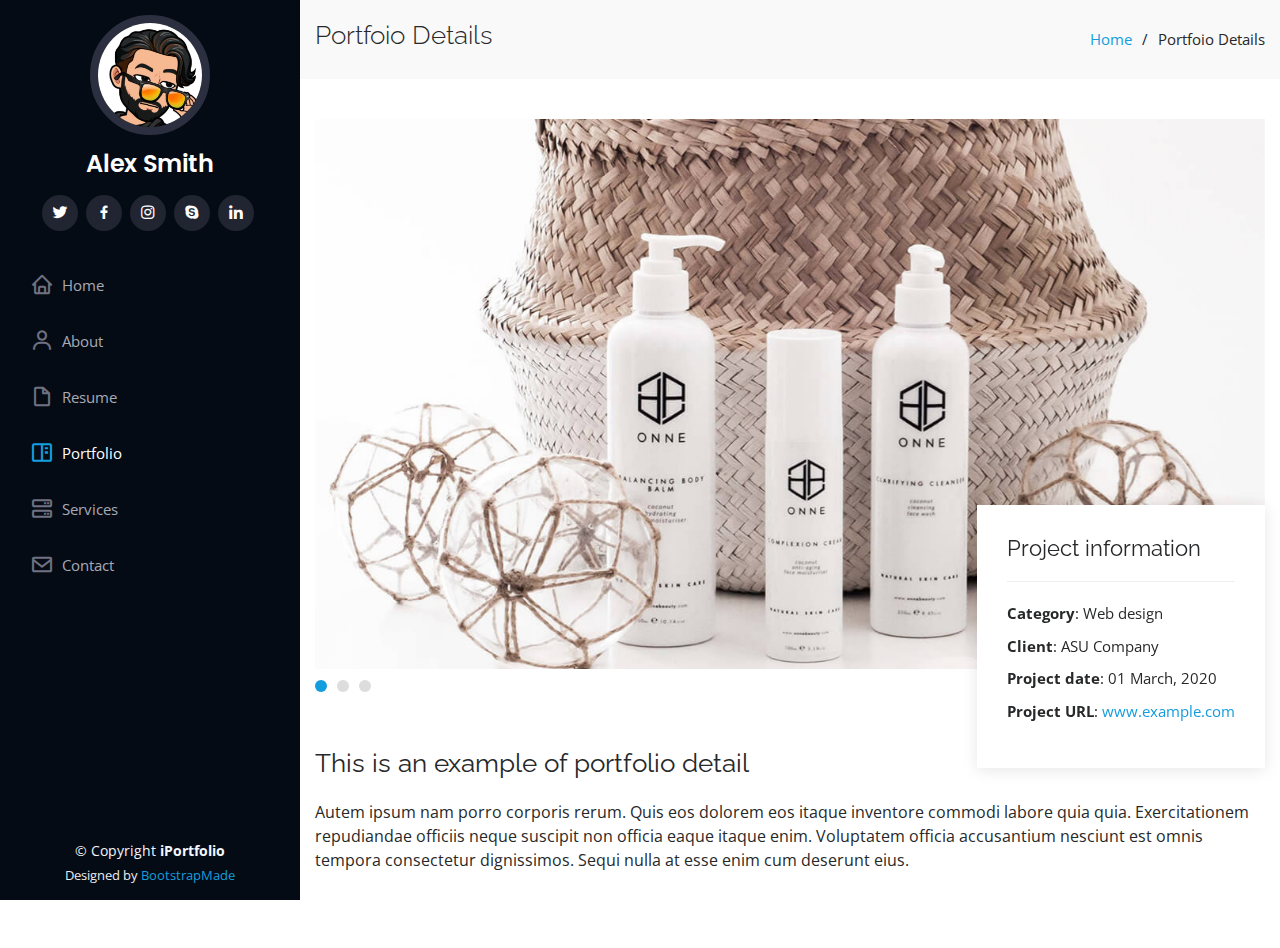
==== portfolio-details.html @ 30810409 "portfolio-sample" ====
<!DOCTYPE html>
<html lang="en">

<head>
  <meta charset="utf-8">
  <meta content="width=device-width, initial-scale=1.0" name="viewport">

  <title>Portfolio Details - iPortfolio Bootstrap Template</title>
  <meta content="" name="description">
  <meta content="" name="keywords">

  <!-- Favicons -->
  <link href="assets/img/favicon.png" rel="icon">
  <link href="assets/img/apple-touch-icon.png" rel="apple-touch-icon">

  <!-- Google Fonts -->
  <link href="https://fonts.googleapis.com/css?family=Open+Sans:300,300i,400,400i,600,600i,700,700i|Raleway:300,300i,400,400i,500,500i,600,600i,700,700i|Poppins:300,300i,400,400i,500,500i,600,600i,700,700i" rel="stylesheet">

  <!-- Vendor CSS Files -->
  <link href="assets/vendor/bootstrap/css/bootstrap.min.css" rel="stylesheet">
  <link href="assets/vendor/icofont/icofont.min.css" rel="stylesheet">
  <link href="assets/vendor/boxicons/css/boxicons.min.css" rel="stylesheet">
  <link href="assets/vendor/venobox/venobox.css" rel="stylesheet">
  <link href="assets/vendor/owl.carousel/assets/owl.carousel.min.css" rel="stylesheet">
  <link href="assets/vendor/aos/aos.css" rel="stylesheet">

  <!-- Template Main CSS File -->
  <link href="assets/css/style.css" rel="stylesheet">

  <!-- =======================================================
  * Template Name: iPortfolio - v1.5.1
  * Template URL: https://bootstrapmade.com/iportfolio-bootstrap-portfolio-websites-template/
  * Author: BootstrapMade.com
  * License: https://bootstrapmade.com/license/
  ======================================================== -->
</head>

<body>

  <!-- ======= Mobile nav toggle button ======= -->
  <button type="button" class="mobile-nav-toggle d-xl-none"><i class="icofont-navigation-menu"></i></button>

  <!-- ======= Header ======= -->
  <header id="header">
    <div class="d-flex flex-column">

      <div class="profile">
        <img src="assets/img/profile-img.jpg" alt="" class="img-fluid rounded-circle">
        <h1 class="text-light"><a href="index.html">Alex Smith</a></h1>
        <div class="social-links mt-3 text-center">
          <a href="#" class="twitter"><i class="bx bxl-twitter"></i></a>
          <a href="#" class="facebook"><i class="bx bxl-facebook"></i></a>
          <a href="#" class="instagram"><i class="bx bxl-instagram"></i></a>
          <a href="#" class="google-plus"><i class="bx bxl-skype"></i></a>
          <a href="#" class="linkedin"><i class="bx bxl-linkedin"></i></a>
        </div>
      </div>

      <nav class="nav-menu">
        <ul>
          <li><a href="index.html"><i class="bx bx-home"></i> <span>Home</span></a></li>
          <li><a href="#about"><i class="bx bx-user"></i> <span>About</span></a></li>
          <li><a href="#resume"><i class="bx bx-file-blank"></i> <span>Resume</span></a></li>
          <li class="active"><a href="#portfolio"><i class="bx bx-book-content"></i> Portfolio</a></li>
          <li><a href="#services"><i class="bx bx-server"></i> Services</a></li>
          <li><a href="#contact"><i class="bx bx-envelope"></i> Contact</a></li>

        </ul>
      </nav><!-- .nav-menu -->
      <button type="button" class="mobile-nav-toggle d-xl-none"><i class="icofont-navigation-menu"></i></button>

    </div>
  </header><!-- End Header -->

  <main id="main">

    <!-- ======= Breadcrumbs ======= -->
    <section id="breadcrumbs" class="breadcrumbs">
      <div class="container">

        <div class="d-flex justify-content-between align-items-center">
          <h2>Portfoio Details</h2>
          <ol>
            <li><a href="index.html">Home</a></li>
            <li>Portfoio Details</li>
          </ol>
        </div>

      </div>
    </section><!-- End Breadcrumbs -->

    <!-- ======= Portfolio Details Section ======= -->
    <section id="portfolio-details" class="portfolio-details">
      <div class="container">

        <div class="portfolio-details-container">

          <div class="owl-carousel portfolio-details-carousel">
            <img src="assets/img/portfolio-details-1.jpg" class="img-fluid" alt="">
            <img src="assets/img/portfolio-details-2.jpg" class="img-fluid" alt="">
            <img src="assets/img/portfolio-details-3.jpg" class="img-fluid" alt="">
          </div>

          <div class="portfolio-info">
            <h3>Project information</h3>
            <ul>
              <li><strong>Category</strong>: Web design</li>
              <li><strong>Client</strong>: ASU Company</li>
              <li><strong>Project date</strong>: 01 March, 2020</li>
              <li><strong>Project URL</strong>: <a href="#">www.example.com</a></li>
            </ul>
          </div>

        </div>

        <div class="portfolio-description">
          <h2>This is an example of portfolio detail</h2>
          <p>
            Autem ipsum nam porro corporis rerum. Quis eos dolorem eos itaque inventore commodi labore quia quia. Exercitationem repudiandae officiis neque suscipit non officia eaque itaque enim. Voluptatem officia accusantium nesciunt est omnis tempora consectetur dignissimos. Sequi nulla at esse enim cum deserunt eius.
          </p>
        </div>

      </div>
    </section><!-- End Portfolio Details Section -->

  </main><!-- End #main -->

  <!-- ======= Footer ======= -->
  <footer id="footer">
    <div class="container">
      <div class="copyright">
        &copy; Copyright <strong><span>iPortfolio</span></strong>
      </div>
      <div class="credits">
        <!-- All the links in the footer should remain intact. -->
        <!-- You can delete the links only if you purchased the pro version. -->
        <!-- Licensing information: https://bootstrapmade.com/license/ -->
        <!-- Purchase the pro version with working PHP/AJAX contact form: https://bootstrapmade.com/iportfolio-bootstrap-portfolio-websites-template/ -->
        Designed by <a href="https://bootstrapmade.com/">BootstrapMade</a>
      </div>
    </div>
  </footer><!-- End  Footer -->

  <a href="#" class="back-to-top"><i class="icofont-simple-up"></i></a>

  <!-- Vendor JS Files -->
  <script src="assets/vendor/jquery/jquery.min.js"></script>
  <script src="assets/vendor/bootstrap/js/bootstrap.bundle.min.js"></script>
  <script src="assets/vendor/jquery.easing/jquery.easing.min.js"></script>
  <script src="assets/vendor/php-email-form/validate.js"></script>
  <script src="assets/vendor/waypoints/jquery.waypoints.min.js"></script>
  <script src="assets/vendor/counterup/counterup.min.js"></script>
  <script src="assets/vendor/isotope-layout/isotope.pkgd.min.js"></script>
  <script src="assets/vendor/venobox/venobox.min.js"></script>
  <script src="assets/vendor/owl.carousel/owl.carousel.min.js"></script>
  <script src="assets/vendor/typed.js/typed.min.js"></script>
  <script src="assets/vendor/aos/aos.js"></script>

  <!-- Template Main JS File -->
  <script src="assets/js/main.js"></script>

</body>

</html>
---- assets/vendor/venobox/venobox.css ----
/* ------ venobox.css --------*/
.vbox-overlay *, .vbox-overlay *:before, .vbox-overlay *:after{
    -webkit-backface-visibility: hidden;
    -webkit-box-sizing:border-box;
    -moz-box-sizing:border-box;
    box-sizing:border-box;
}
.vbox-overlay * { 
    -webkit-backface-visibility: visible;
    backface-visibility: visible;
}
.vbox-overlay{
    display: -webkit-flex;
    display: flex;
    -webkit-flex-direction: column;
    flex-direction: column;
    -webkit-justify-content: center;
    justify-content: center;
    -webkit-align-items: center;
    align-items: center;
    position: fixed;
    left: 0;
    top: 0;
    bottom: 0;
    right: 0;
    z-index: 999999;
}

/* ----- navigation ----- */
.vbox-title{
    width: 100%;
    height: 40px;
    float: left;
    text-align: center;
    line-height: 28px;
    font-size: 12px;
    padding: 6px 50px;
    overflow: hidden;
    position: fixed;
    display: none;
    left: 0;
    z-index: 89;
}
.vbox-close{
    cursor: pointer;
    position: fixed;
    top: -1px;
    right: 0;
    width: 50px;
    height: 40px;
    padding: 6px;
    display: block;
    background-position:10px center;
    overflow: hidden;
    font-size: 24px;
    line-height: 1;
    text-align: center;
    z-index: 99;
}
.vbox-left{
    cursor: pointer;
    position: fixed;
    left: 0;
    height: 40px;
    overflow: hidden;
    line-height: 28px;
    font-size: 12px;
    z-index: 99;
    display: flex;
    align-items:center;
}
.vbox-num{
    display: inline-block;
    margin: 6px 0 6px 15px;
}
/* ----- Social share ----- */
.vbox-share{
    line-height: 28px;
    font-size: 12px;
    overflow: hidden;
    position: fixed;
    left: 0;
    z-index: 98;
    display: flex;
    align-items:center;
    justify-content: center;
    width: 100%;
    text-align: center;
}
.vbox-share svg{
    max-height: 28px;
    width: 28px;
    z-index: 10;
    margin-left: 12px;
    margin-top: 6px;
    margin-bottom: 6px;
    vertical-align: middle;
}


/* ----- navigation ARROWS ----- */
.vbox-next, .vbox-prev{
    position: fixed;
    top: 50%;
    margin-top: -15px;
    overflow: hidden;
    cursor: pointer;
    display: block;
    width: 45px;
    height: 45px;
    z-index: 99;
}
.vbox-next span, .vbox-prev span{
    position: relative;
    width: 20px;
    height: 20px;
    border: 2px solid transparent;
    border-top-color: #B6B6B6;
    border-right-color: #B6B6B6;
    text-indent: -100px;
    position: absolute;
    top: 8px;
    display: block;
}
.vbox-prev{
    left: 15px;
}
.vbox-next{
    right: 15px;
}
.vbox-prev span{
    left: 10px;
    -ms-transform: rotate(-135deg);
    -webkit-transform: rotate(-135deg);
    transform: rotate(-135deg);
}
.vbox-next span{
    -ms-transform: rotate(45deg);
    -webkit-transform: rotate(45deg);
    transform: rotate(45deg);
    right: 10px;
}
/* ------- inline window ------ */
.vbox-inline{
    width: 420px;
    height: 315px;
    height: 70vh;
    padding: 10px;
    background: #fff;
    margin: 0 auto;
    overflow: auto;
    text-align: left;
}
/* ------- Video & iFrames window ------ */
.venoframe{
    max-width: 100%;
    width: 100%;
    border: none;
    width: 100%;
    height: 260px;
    height: 70vh;
}
.venoframe.vbvid{
    height: 260px;
}
@media (min-width: 768px) {
    .venoframe, .vbox-inline{
        width: 90%;
        height: 360px;
        height: 70vh;
    }
    .venoframe.vbvid{
        width: 640px;
        height: 360px;
    }
}
@media (min-width: 992px) {
    .venoframe, .vbox-inline{
        max-width: 1200px;
        width: 80%;
        height: 540px;
        height: 70vh;
    }
    .venoframe.vbvid{
        width: 960px;
        height: 540px;
    }
}
/* 
Please do NOT edit this part! 
or at least read this note: http://i.imgur.com/7C0ws9e.gif
*/
.vbox-open{
    overflow: hidden;
}
.vbox-container{
    position: absolute;
    left: 0;
    right: 0;
    top: 0;
    bottom: 0;
    overflow-x: hidden;
    overflow-y: scroll;
    overflow-scrolling: touch;
    -webkit-overflow-scrolling: touch;
    z-index: 20;
    max-height: 100%;

}

.vbox-content{
    text-align: center;
    float: left;
    width: 100%;
    position: relative;
    overflow: hidden;
    padding: 20px 4%;
}
.vbox-container img{
    max-width: 100%;
    height: auto;
}
.vbox-figlio{
    box-shadow: 0 0 12px rgba(0,0,0,0.19), 0 6px 6px rgba(0,0,0,0.23);
    max-width: 100%;
    text-align: initial;
}
img.vbox-figlio{
    -webkit-user-select: none;
-khtml-user-select: none;
-moz-user-select: none;
-o-user-select: none;
user-select: none;
}
.vbox-content.swipe-left{
    margin-left: -200px !important;
}
.vbox-content.swipe-right{
    margin-left: 200px !important;
}
.vbox-animated{
    webkit-transition: margin 300ms ease-out;
    transition: margin 300ms ease-out;
}

/* ---------- preloader ----------
 * SPINKIT 
 * http://tobiasahlin.com/spinkit/
-------------------------------- */
.sk-double-bounce,.sk-rotating-plane{width:40px;height:40px;margin:40px auto}.sk-rotating-plane{background-color:#333;-webkit-animation:sk-rotatePlane 1.2s infinite ease-in-out;animation:sk-rotatePlane 1.2s infinite ease-in-out}@-webkit-keyframes sk-rotatePlane{0%{-webkit-transform:perspective(120px) rotateX(0) rotateY(0);transform:perspective(120px) rotateX(0) rotateY(0)}50%{-webkit-transform:perspective(120px) rotateX(-180.1deg) rotateY(0);transform:perspective(120px) rotateX(-180.1deg) rotateY(0)}100%{-webkit-transform:perspective(120px) rotateX(-180deg) rotateY(-179.9deg);transform:perspective(120px) rotateX(-180deg) rotateY(-179.9deg)}}@keyframes sk-rotatePlane{0%{-webkit-transform:perspective(120px) rotateX(0) rotateY(0);transform:perspective(120px) rotateX(0) rotateY(0)}50%{-webkit-transform:perspective(120px) rotateX(-180.1deg) rotateY(0);transform:perspective(120px) rotateX(-180.1deg) rotateY(0)}100%{-webkit-transform:perspective(120px) rotateX(-180deg) rotateY(-179.9deg);transform:perspective(120px) rotateX(-180deg) rotateY(-179.9deg)}}.sk-double-bounce{position:relative}.sk-double-bounce .sk-child{width:100%;height:100%;border-radius:50%;background-color:#333;opacity:.6;position:absolute;top:0;left:0;-webkit-animation:sk-doubleBounce 2s infinite ease-in-out;animation:sk-doubleBounce 2s infinite ease-in-out}.sk-chasing-dots .sk-child,.sk-spinner-pulse,.sk-three-bounce .sk-child{background-color:#333;border-radius:100%}.sk-double-bounce .sk-double-bounce2{-webkit-animation-delay:-1s;animation-delay:-1s}@-webkit-keyframes sk-doubleBounce{0%,100%{-webkit-transform:scale(0);transform:scale(0)}50%{-webkit-transform:scale(1);transform:scale(1)}}@keyframes sk-doubleBounce{0%,100%{-webkit-transform:scale(0);transform:scale(0)}50%{-webkit-transform:scale(1);transform:scale(1)}}.sk-wave{margin:40px auto;width:50px;height:40px;text-align:center;font-size:10px}.sk-wave .sk-rect{background-color:#333;height:100%;width:6px;display:inline-block;-webkit-animation:sk-waveStretchDelay 1.2s infinite ease-in-out;animation:sk-waveStretchDelay 1.2s infinite ease-in-out}.sk-wave .sk-rect1{-webkit-animation-delay:-1.2s;animation-delay:-1.2s}.sk-wave .sk-rect2{-webkit-animation-delay:-1.1s;animation-delay:-1.1s}.sk-wave .sk-rect3{-webkit-animation-delay:-1s;animation-delay:-1s}.sk-wave .sk-rect4{-webkit-animation-delay:-.9s;animation-delay:-.9s}.sk-wave .sk-rect5{-webkit-animation-delay:-.8s;animation-delay:-.8s}@-webkit-keyframes sk-waveStretchDelay{0%,100%,40%{-webkit-transform:scaleY(.4);transform:scaleY(.4)}20%{-webkit-transform:scaleY(1);transform:scaleY(1)}}@keyframes sk-waveStretchDelay{0%,100%,40%{-webkit-transform:scaleY(.4);transform:scaleY(.4)}20%{-webkit-transform:scaleY(1);transform:scaleY(1)}}.sk-wandering-cubes{margin:40px auto;width:40px;height:40px;position:relative}.sk-wandering-cubes .sk-cube{background-color:#333;width:10px;height:10px;position:absolute;top:0;left:0;-webkit-animation:sk-wanderingCube 1.8s ease-in-out -1.8s infinite both;animation:sk-wanderingCube 1.8s ease-in-out -1.8s infinite both}.sk-chasing-dots,.sk-spinner-pulse{width:40px;height:40px;margin:40px auto}.sk-wandering-cubes .sk-cube2{-webkit-animation-delay:-.9s;animation-delay:-.9s}@-webkit-keyframes sk-wanderingCube{0%{-webkit-transform:rotate(0);transform:rotate(0)}25%{-webkit-transform:translateX(30px) rotate(-90deg) scale(.5);transform:translateX(30px) rotate(-90deg) scale(.5)}50%{-webkit-transform:translateX(30px) translateY(30px) rotate(-179deg);transform:translateX(30px) translateY(30px) rotate(-179deg)}50.1%{-webkit-transform:translateX(30px) translateY(30px) rotate(-180deg);transform:translateX(30px) translateY(30px) rotate(-180deg)}75%{-webkit-transform:translateX(0) translateY(30px) rotate(-270deg) scale(.5);transform:translateX(0) translateY(30px) rotate(-270deg) scale(.5)}100%{-webkit-transform:rotate(-360deg);transform:rotate(-360deg)}}@keyframes sk-wanderingCube{0%{-webkit-transform:rotate(0);transform:rotate(0)}25%{-webkit-transform:translateX(30px) rotate(-90deg) scale(.5);transform:translateX(30px) rotate(-90deg) scale(.5)}50%{-webkit-transform:translateX(30px) translateY(30px) rotate(-179deg);transform:translateX(30px) translateY(30px) rotate(-179deg)}50.1%{-webkit-transform:translateX(30px) translateY(30px) rotate(-180deg);transform:translateX(30px) translateY(30px) rotate(-180deg)}75%{-webkit-transform:translateX(0) translateY(30px) rotate(-270deg) scale(.5);transform:translateX(0) translateY(30px) rotate(-270deg) scale(.5)}100%{-webkit-transform:rotate(-360deg);transform:rotate(-360deg)}}.sk-spinner-pulse{-webkit-animation:sk-pulseScaleOut 1s infinite ease-in-out;animation:sk-pulseScaleOut 1s infinite ease-in-out}@-webkit-keyframes sk-pulseScaleOut{0%{-webkit-transform:scale(0);transform:scale(0)}100%{-webkit-transform:scale(1);transform:scale(1);opacity:0}}@keyframes sk-pulseScaleOut{0%{-webkit-transform:scale(0);transform:scale(0)}100%{-webkit-transform:scale(1);transform:scale(1);opacity:0}}.sk-chasing-dots{position:relative;text-align:center;-webkit-animation:sk-chasingDotsRotate 2s infinite linear;animation:sk-chasingDotsRotate 2s infinite linear}.sk-chasing-dots .sk-child{width:60%;height:60%;display:inline-block;position:absolute;top:0;-webkit-animation:sk-chasingDotsBounce 2s infinite ease-in-out;animation:sk-chasingDotsBounce 2s infinite ease-in-out}.sk-chasing-dots .sk-dot2{top:auto;bottom:0;-webkit-animation-delay:-1s;animation-delay:-1s}@-webkit-keyframes sk-chasingDotsRotate{100%{-webkit-transform:rotate(360deg);transform:rotate(360deg)}}@keyframes sk-chasingDotsRotate{100%{-webkit-transform:rotate(360deg);transform:rotate(360deg)}}@-webkit-keyframes sk-chasingDotsBounce{0%,100%{-webkit-transform:scale(0);transform:scale(0)}50%{-webkit-transform:scale(1);transform:scale(1)}}@keyframes sk-chasingDotsBounce{0%,100%{-webkit-transform:scale(0);transform:scale(0)}50%{-webkit-transform:scale(1);transform:scale(1)}}.sk-three-bounce{margin:40px auto;width:80px;text-align:center}.sk-three-bounce .sk-child{width:20px;height:20px;display:inline-block;-webkit-animation:sk-three-bounce 1.4s ease-in-out 0s infinite both;animation:sk-three-bounce 1.4s ease-in-out 0s infinite both}.sk-circle .sk-child:before,.sk-fading-circle .sk-circle:before{display:block;border-radius:100%;content:'';background-color:#333}.sk-three-bounce .sk-bounce1{-webkit-animation-delay:-.32s;animation-delay:-.32s}.sk-three-bounce .sk-bounce2{-webkit-animation-delay:-.16s;animation-delay:-.16s}@-webkit-keyframes sk-three-bounce{0%,100%,80%{-webkit-transform:scale(0);transform:scale(0)}40%{-webkit-transform:scale(1);transform:scale(1)}}@keyframes sk-three-bounce{0%,100%,80%{-webkit-transform:scale(0);transform:scale(0)}40%{-webkit-transform:scale(1);transform:scale(1)}}.sk-circle{margin:40px auto;width:40px;height:40px;position:relative}.sk-circle .sk-child{width:100%;height:100%;position:absolute;left:0;top:0}.sk-circle .sk-child:before{margin:0 auto;width:15%;height:15%;-webkit-animation:sk-circleBounceDelay 1.2s infinite ease-in-out both;animation:sk-circleBounceDelay 1.2s infinite ease-in-out both}.sk-circle .sk-circle2{-webkit-transform:rotate(30deg);-ms-transform:rotate(30deg);transform:rotate(30deg)}.sk-circle .sk-circle3{-webkit-transform:rotate(60deg);-ms-transform:rotate(60deg);transform:rotate(60deg)}.sk-circle .sk-circle4{-webkit-transform:rotate(90deg);-ms-transform:rotate(90deg);transform:rotate(90deg)}.sk-circle .sk-circle5{-webkit-transform:rotate(120deg);-ms-transform:rotate(120deg);transform:rotate(120deg)}.sk-circle .sk-circle6{-webkit-transform:rotate(150deg);-ms-transform:rotate(150deg);transform:rotate(150deg)}.sk-circle .sk-circle7{-webkit-transform:rotate(180deg);-ms-transform:rotate(180deg);transform:rotate(180deg)}.sk-circle .sk-circle8{-webkit-transform:rotate(210deg);-ms-transform:rotate(210deg);transform:rotate(210deg)}.sk-circle .sk-circle9{-webkit-transform:rotate(240deg);-ms-transform:rotate(240deg);transform:rotate(240deg)}.sk-circle .sk-circle10{-webkit-transform:rotate(270deg);-ms-transform:rotate(270deg);transform:rotate(270deg)}.sk-circle .sk-circle11{-webkit-transform:rotate(300deg);-ms-transform:rotate(300deg);transform:rotate(300deg)}.sk-circle .sk-circle12{-webkit-transform:rotate(330deg);-ms-transform:rotate(330deg);transform:rotate(330deg)}.sk-circle .sk-circle2:before{-webkit-animation-delay:-1.1s;animation-delay:-1.1s}.sk-circle .sk-circle3:before{-webkit-animation-delay:-1s;animation-delay:-1s}.sk-circle .sk-circle4:before{-webkit-animation-delay:-.9s;animation-delay:-.9s}.sk-circle .sk-circle5:before{-webkit-animation-delay:-.8s;animation-delay:-.8s}.sk-circle .sk-circle6:before{-webkit-animation-delay:-.7s;animation-delay:-.7s}.sk-circle .sk-circle7:before{-webkit-animation-delay:-.6s;animation-delay:-.6s}.sk-circle .sk-circle8:before{-webkit-animation-delay:-.5s;animation-delay:-.5s}.sk-circle .sk-circle9:before{-webkit-animation-delay:-.4s;animation-delay:-.4s}.sk-circle .sk-circle10:before{-webkit-animation-delay:-.3s;animation-delay:-.3s}.sk-circle .sk-circle11:before{-webkit-animation-delay:-.2s;animation-delay:-.2s}.sk-circle .sk-circle12:before{-webkit-animation-delay:-.1s;animation-delay:-.1s}@-webkit-keyframes sk-circleBounceDelay{0%,100%,80%{-webkit-transform:scale(0);transform:scale(0)}40%{-webkit-transform:scale(1);transform:scale(1)}}@keyframes sk-circleBounceDelay{0%,100%,80%{-webkit-transform:scale(0);transform:scale(0)}40%{-webkit-transform:scale(1);transform:scale(1)}}.sk-cube-grid{width:40px;height:40px;margin:40px auto}.sk-cube-grid .sk-cube{width:33.33%;height:33.33%;background-color:#333;float:left;-webkit-animation:sk-cubeGridScaleDelay 1.3s infinite ease-in-out;animation:sk-cubeGridScaleDelay 1.3s infinite ease-in-out}.sk-cube-grid .sk-cube1{-webkit-animation-delay:.2s;animation-delay:.2s}.sk-cube-grid .sk-cube2{-webkit-animation-delay:.3s;animation-delay:.3s}.sk-cube-grid .sk-cube3{-webkit-animation-delay:.4s;animation-delay:.4s}.sk-cube-grid .sk-cube4{-webkit-animation-delay:.1s;animation-delay:.1s}.sk-cube-grid .sk-cube5{-webkit-animation-delay:.2s;animation-delay:.2s}.sk-cube-grid .sk-cube6{-webkit-animation-delay:.3s;animation-delay:.3s}.sk-cube-grid .sk-cube7{-webkit-animation-delay:0ms;animation-delay:0ms}.sk-cube-grid .sk-cube8{-webkit-animation-delay:.1s;animation-delay:.1s}.sk-cube-grid .sk-cube9{-webkit-animation-delay:.2s;animation-delay:.2s}@-webkit-keyframes sk-cubeGridScaleDelay{0%,100%,70%{-webkit-transform:scale3D(1,1,1);transform:scale3D(1,1,1)}35%{-webkit-transform:scale3D(0,0,1);transform:scale3D(0,0,1)}}@keyframes sk-cubeGridScaleDelay{0%,100%,70%{-webkit-transform:scale3D(1,1,1);transform:scale3D(1,1,1)}35%{-webkit-transform:scale3D(0,0,1);transform:scale3D(0,0,1)}}.sk-fading-circle{margin:40px auto;width:40px;height:40px;position:relative}.sk-fading-circle .sk-circle{width:100%;height:100%;position:absolute;left:0;top:0}.sk-fading-circle .sk-circle:before{margin:0 auto;width:15%;height:15%;-webkit-animation:sk-circleFadeDelay 1.2s infinite ease-in-out both;animation:sk-circleFadeDelay 1.2s infinite ease-in-out both}.sk-fading-circle .sk-circle2{-webkit-transform:rotate(30deg);-ms-transform:rotate(30deg);transform:rotate(30deg)}.sk-fading-circle .sk-circle3{-webkit-transform:rotate(60deg);-ms-transform:rotate(60deg);transform:rotate(60deg)}.sk-fading-circle .sk-circle4{-webkit-transform:rotate(90deg);-ms-transform:rotate(90deg);transform:rotate(90deg)}.sk-fading-circle .sk-circle5{-webkit-transform:rotate(120deg);-ms-transform:rotate(120deg);transform:rotate(120deg)}.sk-fading-circle .sk-circle6{-webkit-transform:rotate(150deg);-ms-transform:rotate(150deg);transform:rotate(150deg)}.sk-fading-circle .sk-circle7{-webkit-transform:rotate(180deg);-ms-transform:rotate(180deg);transform:rotate(180deg)}.sk-fading-circle .sk-circle8{-webkit-transform:rotate(210deg);-ms-transform:rotate(210deg);transform:rotate(210deg)}.sk-fading-circle .sk-circle9{-webkit-transform:rotate(240deg);-ms-transform:rotate(240deg);transform:rotate(240deg)}.sk-fading-circle .sk-circle10{-webkit-transform:rotate(270deg);-ms-transform:rotate(270deg);transform:rotate(270deg)}.sk-fading-circle .sk-circle11{-webkit-transform:rotate(300deg);-ms-transform:rotate(300deg);transform:rotate(300deg)}.sk-fading-circle .sk-circle12{-webkit-transform:rotate(330deg);-ms-transform:rotate(330deg);transform:rotate(330deg)}.sk-fading-circle .sk-circle2:before{-webkit-animation-delay:-1.1s;animation-delay:-1.1s}.sk-fading-circle .sk-circle3:before{-webkit-animation-delay:-1s;animation-delay:-1s}.sk-fading-circle .sk-circle4:before{-webkit-animation-delay:-.9s;animation-delay:-.9s}.sk-fading-circle .sk-circle5:before{-webkit-animation-delay:-.8s;animation-delay:-.8s}.sk-fading-circle .sk-circle6:before{-webkit-animation-delay:-.7s;animation-delay:-.7s}.sk-fading-circle .sk-circle7:before{-webkit-animation-delay:-.6s;animation-delay:-.6s}.sk-fading-circle .sk-circle8:before{-webkit-animation-delay:-.5s;animation-delay:-.5s}.sk-fading-circle .sk-circle9:before{-webkit-animation-delay:-.4s;animation-delay:-.4s}.sk-fading-circle .sk-circle10:before{-webkit-animation-delay:-.3s;animation-delay:-.3s}.sk-fading-circle .sk-circle11:before{-webkit-animation-delay:-.2s;animation-delay:-.2s}.sk-fading-circle .sk-circle12:before{-webkit-animation-delay:-.1s;animation-delay:-.1s}@-webkit-keyframes sk-circleFadeDelay{0%,100%,39%{opacity:0}40%{opacity:1}}@keyframes sk-circleFadeDelay{0%,100%,39%{opacity:0}40%{opacity:1}}.sk-folding-cube{margin:40px auto;width:40px;height:40px;position:relative;-webkit-transform:rotateZ(45deg);transform:rotateZ(45deg)}.sk-folding-cube .sk-cube{float:left;width:50%;height:50%;position:relative;-webkit-transform:scale(1.1);-ms-transform:scale(1.1);transform:scale(1.1)}.sk-folding-cube .sk-cube:before{content:'';position:absolute;top:0;left:0;width:100%;height:100%;background-color:#333;-webkit-animation:sk-foldCubeAngle 2.4s infinite linear both;animation:sk-foldCubeAngle 2.4s infinite linear both;-webkit-transform-origin:100% 100%;-ms-transform-origin:100% 100%;transform-origin:100% 100%}.sk-folding-cube .sk-cube2{-webkit-transform:scale(1.1) rotateZ(90deg);transform:scale(1.1) rotateZ(90deg)}.sk-folding-cube .sk-cube3{-webkit-transform:scale(1.1) rotateZ(180deg);transform:scale(1.1) rotateZ(180deg)}.sk-folding-cube .sk-cube4{-webkit-transform:scale(1.1) rotateZ(270deg);transform:scale(1.1) rotateZ(270deg)}.sk-folding-cube .sk-cube2:before{-webkit-animation-delay:.3s;animation-delay:.3s}.sk-folding-cube .sk-cube3:before{-webkit-animation-delay:.6s;animation-delay:.6s}.sk-folding-cube .sk-cube4:before{-webkit-animation-delay:.9s;animation-delay:.9s}@-webkit-keyframes sk-foldCubeAngle{0%,10%{-webkit-transform:perspective(140px) rotateX(-180deg);transform:perspective(140px) rotateX(-180deg);opacity:0}25%,75%{-webkit-transform:perspective(140px) rotateX(0);transform:perspective(140px) rotateX(0);opacity:1}100%,90%{-webkit-transform:perspective(140px) rotateY(180deg);transform:perspective(140px) rotateY(180deg);opacity:0}}@keyframes sk-foldCubeAngle{0%,10%{-webkit-transform:perspective(140px) rotateX(-180deg);transform:perspective(140px) rotateX(-180deg);opacity:0}25%,75%{-webkit-transform:perspective(140px) rotateX(0);transform:perspective(140px) rotateX(0);opacity:1}100%,90%{-webkit-transform:perspective(140px) rotateY(180deg);transform:perspective(140px) rotateY(180deg);opacity:0}}
---- assets/css/style.css ----
/*--------------------------------------------------------------
# General
--------------------------------------------------------------*/
body {
  font-family: "Open Sans", sans-serif;
  color: #272829;

}

::-webkit-scrollbar{
  width: 0px;
}


a {
  color: #149ddd;
}

a:hover {
  color: #37b3ed;
  text-decoration: none;
}

h1, h2, h3, h4, h5, h6 {
  font-family: "Raleway", sans-serif;
}

/*--------------------------------------------------------------
# Back to top button
--------------------------------------------------------------*/
.back-to-top {
  position: fixed;
  display: none;
  width: 40px;
  height: 40px;
  border-radius: 50px;
  right: 15px;
  bottom: 15px;
  background: #149ddd;
  color: #fff;
  transition: display 0.5s ease-in-out;
  z-index: 99999;
}

.back-to-top i {
  font-size: 24px;
  position: absolute;
  top: 7px;
  left: 8px;
}

.back-to-top:hover {
  color: #fff;
  background: #2eafec;
  transition: background 0.2s ease-in-out;
}

/*--------------------------------------------------------------
# Header
--------------------------------------------------------------*/
#header {
  position: fixed;
  top: 0;
  left: 0;
  bottom: 0;
  width: 300px;
  transition: all ease-in-out 0.5s;
  z-index: 9997;
  transition: all 0.5s;
  padding: 0 15px;
  background: #040b14;
  overflow-y: auto;
}

#header .profile img {
  margin: 15px auto;
  display: block;
  width: 120px;
  border: 8px solid #2c2f3f;
}

#header .profile h1 {
  font-size: 24px;
  margin: 0;
  padding: 0;
  font-weight: 600;
  -moz-text-align-last: center;
  text-align-last: center;
  font-family: "Poppins", sans-serif;
}

#header .profile h1 a, #header .profile h1 a:hover {
  color: #fff;
  text-decoration: none;
}

#header .profile .social-links a {
  font-size: 18px;
  display: inline-block;
  background: #212431;
  color: #fff;
  line-height: 1;
  padding: 8px 0;
  margin-right: 4px;
  border-radius: 50%;
  text-align: center;
  width: 36px;
  height: 36px;
  transition: 0.3s;
}

#header .profile .social-links a:hover {
  background: #149ddd;
  color: #fff;
  text-decoration: none;
}

#main {
  margin-left: 300px;
}

@media (max-width: 1199px) {
  #header {
    left: -300px;
  }
  #main {
    margin-left: 0;
  }
}

/*--------------------------------------------------------------
# Navigation Menu
--------------------------------------------------------------*/
/* Desktop Navigation */
.nav-menu {
  padding-top: 30px;
}

.nav-menu * {
  margin: 0;
  padding: 0;
  list-style: none;
}

.nav-menu > ul > li {
  position: relative;
  white-space: nowrap;
}

.nav-menu a {
  display: flex;
  align-items: center;
  color: #a8a9b4;
  padding: 12px 15px;
  margin-bottom: 8px;
  transition: 0.3s;
  font-size: 15px;
}

.nav-menu a i {
  font-size: 24px;
  padding-right: 8px;
  color: #6f7180;
}

.nav-menu a:hover, .nav-menu .active > a, .nav-menu li:hover > a {
  text-decoration: none;
  color: #fff;
}

.nav-menu a:hover i, .nav-menu .active > a i, .nav-menu li:hover > a i {
  color: #149ddd;
}

/* Mobile Navigation */
.mobile-nav-toggle {
  position: fixed;
  right: 15px;
  top: 15px;
  z-index: 9998;
  border: 0;
  background: none;
  font-size: 24px;
  transition: all 0.4s;
  outline: none !important;
  line-height: 1;
  cursor: pointer;
  text-align: right;
}

.mobile-nav-toggle i {
  color: #149ddd;
}

.mobile-nav-active {
  overflow: hidden;
}

.mobile-nav-active #header {
  left: 0;
}

.mobile-nav-active .mobile-nav-toggle i {
  color: #fff;
}

/*--------------------------------------------------------------
# Hero Section
--------------------------------------------------------------*/
#hero {
  width: 100%;
  height: 100vh;
  background: url("../img/hero-bg.jpg") top center;
  background-size: cover;
}

#hero:before {
  content: "";
  background: rgba(5, 13, 24, 0.3);
  position: absolute;
  bottom: 0;
  top: 0;
  left: 0;
  right: 0;
  z-index: 1;
}

#hero .hero-container {
  position: relative;
  z-index: 2;
  min-width: 500px;
  margin: auto;
}

#hero h1 {
  margin: 0 0 10px 50%;
  font-size: 70px;
  letter-spacing: 7px;
  font-weight: 700;
  line-height: 56px;
  color: #fff;
}

#hero p {
  color: #fff;
  margin-left: 50%;
  margin-bottom: 50px;
  font-size: 26px;
  font-family: "Poppins", sans-serif;
}

#hero p span {
  color: #fff;
  padding-bottom: 4px;
  letter-spacing: 1px;
  border-bottom: 3px solid #149ddd;
}

@media (min-width: 1024px) {
  #hero {
    background-attachment: fixed;
  }
}

@media (max-width: 768px) {
  #hero h1 {
    font-size: 40px;
    line-height: 36px;
    text-align: center;
    margin: auto;
  }
  #hero h2 {
    font-size: 15px;
    line-height: 24px;
    margin-bottom: 30px;
  }
  #hero p{
    margin: auto;
    text-align: center;
  }
}

/*--------------------------------------------------------------
# Sections General
--------------------------------------------------------------*/
section {
  padding: 60px 0;
  overflow: hidden;
}

.section-bg {
  background: #f5f8fd;
}

.section-title {
  padding-bottom: 30px;
}

.section-title h2 {
  font-size: 32px;
  font-weight: bold;
  margin-bottom: 20px;
  padding-bottom: 20px;
  position: relative;
  color: #173b6c;
}

.section-title h2::after {
  content: '';
  position: absolute;
  display: block;
  width: 50px;
  height: 3px;
  background: #149ddd;
  bottom: 0;
  left: 0;
}

.section-title p {
  margin-bottom: 0;
}

/*--------------------------------------------------------------
# About
--------------------------------------------------------------*/
.about .content h3 {
  font-weight: 700;
  font-size: 26px;
  color: #173b6c;
}

.about .content ul {
  list-style: none;
  padding: 0;
}

.about .content ul li {
  padding-bottom: 10px;
}

.about .content ul i {
  font-size: 20px;
  padding-right: 2px;
  color: #149ddd;
}

.about .content p:last-child {
  margin-bottom: 0;
}

/*--------------------------------------------------------------
# Facts
--------------------------------------------------------------*/
.facts {
  padding-bottom: 30px;
}

.facts .count-box {
  padding: 30px;
  width: 100%;
}

.facts .count-box i {
  display: block;
  font-size: 44px;
  color: #149ddd;
  float: left;
}

.facts .count-box span {
  font-size: 48px;
  line-height: 40px;
  display: block;
  font-weight: 700;
  color: #050d18;
  margin-left: 60px;
}

.facts .count-box p {
  padding: 15px 0 0 0;
  margin: 0 0 0 60px;
  font-family: "Raleway", sans-serif;
  font-size: 14px;
  color: #122f57;
}

.facts .count-box a {
  font-weight: 600;
  display: block;
  margin-top: 20px;
  color: #122f57;
  font-size: 15px;
  font-family: "Poppins", sans-serif;
  transition: ease-in-out 0.3s;
}

.facts .count-box a:hover {
  color: #1f5297;
}

/*--------------------------------------------------------------
# Akills
--------------------------------------------------------------*/
.skills .progress {
  height: 50px;
  display: block;
  background: none;
}

.skills .progress .skill {
  padding: 10px 0;
  margin: 0 0 6px 0;
  text-transform: uppercase;
  display: block;
  font-weight: 600;
  font-family: "Poppins", sans-serif;
  color: #050d18;
}

.skills .progress .skill .val {
  float: right;
  font-style: normal;
}

.skills .progress-bar-wrap {
  background: #dce8f8;
}

.skills .progress-bar {
  width: 1px;
  height: 10px;
  transition: .9s;
  background-color: #149ddd;
}

/*--------------------------------------------------------------
# Resume
--------------------------------------------------------------*/
.resume .resume-title {
  font-size: 26px;
  font-weight: 700;
  margin-top: 20px;
  margin-bottom: 20px;
  color: #050d18;
}

.resume .resume-item {
  padding: 0 0 20px 20px;
  margin-top: -2px;
  border-left: 2px solid #1f5297;
  position: relative;
}

.resume .resume-item h4 {
  line-height: 18px;
  font-size: 18px;
  font-weight: 600;
  text-transform: uppercase;
  font-family: "Poppins", sans-serif;
  color: #050d18;
  margin-bottom: 10px;
}

.resume .resume-item h5 {
  font-size: 16px;
  background: #e4edf9;
  padding: 5px 15px;
  display: inline-block;
  font-weight: 600;
  margin-bottom: 10px;
}

.resume .resume-item ul {
  padding-left: 20px;
}

.resume .resume-item ul li {
  padding-bottom: 10px;
}

.resume .resume-item:last-child {
  padding-bottom: 0;
}

.resume .resume-item::before {
  content: "";
  position: absolute;
  width: 16px;
  height: 16px;
  border-radius: 50px;
  left: -9px;
  top: 0;
  background: #fff;
  border: 2px solid #1f5297;
}

/*--------------------------------------------------------------
# Portfolio
--------------------------------------------------------------*/
.portfolio .portfolio-item {
  margin-bottom: 30px;
}

.portfolio #portfolio-flters {
  padding: 0;
  margin: 0 auto 35px auto;
  list-style: none;
  text-align: center;
  background: #fff;
  border-radius: 50px;
  padding: 2px 15px;
}

.portfolio #portfolio-flters li {
  cursor: pointer;
  display: inline-block;
  padding: 10px 15px 8px 15px;
  font-size: 14px;
  font-weight: 600;
  line-height: 1;
  text-transform: uppercase;
  color: #272829;
  margin-bottom: 5px;
  transition: all 0.3s ease-in-out;
}

.portfolio #portfolio-flters li:hover, .portfolio #portfolio-flters li.filter-active {
  color: #149ddd;
}

.portfolio #portfolio-flters li:last-child {
  margin-right: 0;
}

.portfolio .portfolio-wrap {
  transition: 0.3s;
  position: relative;
  overflow: hidden;
  z-index: 1;
}

.portfolio .portfolio-wrap::before {
  content: "";
  background: rgba(255, 255, 255, 0.5);
  position: absolute;
  left: 0;
  right: 0;
  top: 0;
  bottom: 0;
  transition: all ease-in-out 0.3s;
  z-index: 2;
  opacity: 0;
}

.portfolio .portfolio-wrap .portfolio-links {
  opacity: 1;
  left: 0;
  right: 0;
  bottom: -60px;
  z-index: 3;
  position: absolute;
  transition: all ease-in-out 0.3s;
  display: flex;
  justify-content: center;
}

.portfolio .portfolio-wrap .portfolio-links a {
  color: #fff;
  font-size: 28px;
  text-align: center;
  background: rgba(20, 157, 221, 0.75);
  transition: 0.3s;
  width: 50%;
}

.portfolio .portfolio-wrap .portfolio-links a:hover {
  background: rgba(20, 157, 221, 0.95);
}

.portfolio .portfolio-wrap .portfolio-links a + a {
  border-left: 1px solid #37b3ed;
}

.portfolio .portfolio-wrap:hover::before {
  top: 0;
  left: 0;
  right: 0;
  bottom: 0;
  opacity: 1;
}

.portfolio .portfolio-wrap:hover .portfolio-links {
  opacity: 1;
  bottom: 0;
}

/*--------------------------------------------------------------
# Services
--------------------------------------------------------------*/
.services .icon-box {
  margin-bottom: 20px;
}

.services .icon {
  float: left;
  display: flex;
  align-items: center;
  justify-content: center;
  width: 54px;
  height: 54px;
  background: #149ddd;
  border-radius: 50%;
  transition: 0.5s;
  border: 1px solid #149ddd;
}

.services .icon i {
  color: #fff;
  font-size: 24px;
}

.services .icon-box:hover .icon {
  background: #fff;
}

.services .icon-box:hover .icon i {
  color: #149ddd;
}

.services .title {
  margin-left: 80px;
  font-weight: 700;
  margin-bottom: 15px;
  font-size: 18px;
}

.services .title a {
  color: #343a40;
}

.services .title a:hover {
  color: #149ddd;
}

.services .description {
  margin-left: 80px;
  line-height: 24px;
  font-size: 14px;
}

/*--------------------------------------------------------------
# Testimonials
--------------------------------------------------------------*/
.testimonials .testimonial-item {
  box-sizing: content-box;
  text-align: center;
  min-height: 320px;
}

.testimonials .testimonial-item .testimonial-img {
  width: 90px;
  border-radius: 50%;
  margin: 0 auto;
}

.testimonials .testimonial-item h3 {
  font-size: 18px;
  font-weight: bold;
  margin: 10px 0 5px 0;
  color: #111;
}

.testimonials .testimonial-item h4 {
  font-size: 14px;
  color: #999;
  margin: 0;
}

.testimonials .testimonial-item .quote-icon-left, .testimonials .testimonial-item .quote-icon-right {
  color: #c3e8fa;
  font-size: 26px;
}

.testimonials .testimonial-item .quote-icon-left {
  display: inline-block;
  left: -5px;
  position: relative;
}

.testimonials .testimonial-item .quote-icon-right {
  display: inline-block;
  right: -5px;
  position: relative;
  top: 10px;
}

.testimonials .testimonial-item p {
  font-style: italic;
  margin: 0 15px 15px 15px;
  padding: 20px;
  background: #fff;
  position: relative;
  margin-bottom: 35px;
  border-radius: 6px;
  box-shadow: 0px 2px 15px rgba(0, 0, 0, 0.1);
}

.testimonials .testimonial-item p::after {
  content: "";
  width: 0;
  height: 0;
  border-top: 20px solid #fff;
  border-right: 20px solid transparent;
  border-left: 20px solid transparent;
  position: absolute;
  bottom: -20px;
  left: calc(50% - 20px);
}

.testimonials .owl-nav, .testimonials .owl-dots {
  margin-top: 5px;
  text-align: center;
}

.testimonials .owl-dot {
  display: inline-block;
  margin: 0 5px;
  width: 12px;
  height: 12px;
  border-radius: 50%;
  background-color: #ddd !important;
}

.testimonials .owl-dot.active {
  background-color: #149ddd !important;
}

@media (max-width: 767px) {
  .testimonials {
    margin: 30px 10px;
  }
}

/*--------------------------------------------------------------
# Contact
--------------------------------------------------------------*/
.contact {
  padding-bottom: 130px;
}

.contact .info {
  padding: 30px;
  background: #fff;
  width: 100%;
  box-shadow: 0 0 24px 0 rgba(0, 0, 0, 0.12);
}

.contact .info i {
  font-size: 20px;
  color: #149ddd;
  float: left;
  width: 44px;
  height: 44px;
  background: #dff3fc;
  display: flex;
  justify-content: center;
  align-items: center;
  border-radius: 50px;
  transition: all 0.3s ease-in-out;
}

.contact .info h4 {
  padding: 0 0 0 60px;
  font-size: 22px;
  font-weight: 600;
  margin-bottom: 5px;
  color: #050d18;
}

.contact .info p {
  padding: 0 0 10px 60px;
  margin-bottom: 20px;
  font-size: 14px;
  color: #173b6c;
}

.contact .info .email p {
  padding-top: 5px;
}

.contact .info .social-links {
  padding-left: 60px;
}

.contact .info .social-links a {
  font-size: 18px;
  display: inline-block;
  background: #333;
  color: #fff;
  line-height: 1;
  padding: 8px 0;
  border-radius: 50%;
  text-align: center;
  width: 36px;
  height: 36px;
  transition: 0.3s;
  margin-right: 10px;
}

.contact .info .social-links a:hover {
  background: #149ddd;
  color: #fff;
}

.contact .info .email:hover i, .contact .info .address:hover i, .contact .info .phone:hover i {
  background: #149ddd;
  color: #fff;
}

.contact .php-email-form {
  width: 100%;
  padding: 30px;
  background: #fff;
  box-shadow: 0 0 24px 0 rgba(0, 0, 0, 0.12);
}

.contact .php-email-form .form-group {
  padding-bottom: 8px;
}

.contact .php-email-form .validate {
  display: none;
  color: red;
  margin: 0 0 15px 0;
  font-weight: 400;
  font-size: 13px;
}

.contact .php-email-form .error-message {
  display: none;
  color: #fff;
  background: #ed3c0d;
  text-align: left;
  padding: 15px;
  font-weight: 600;
}

.contact .php-email-form .error-message br + br {
  margin-top: 25px;
}

.contact .php-email-form .sent-message {
  display: none;
  color: #fff;
  background: #18d26e;
  text-align: center;
  padding: 15px;
  font-weight: 600;
}

.contact .php-email-form .loading {
  display: none;
  background: #fff;
  text-align: center;
  padding: 15px;
}

.contact .php-email-form .loading:before {
  content: "";
  display: inline-block;
  border-radius: 50%;
  width: 24px;
  height: 24px;
  margin: 0 10px -6px 0;
  border: 3px solid #18d26e;
  border-top-color: #eee;
  -webkit-animation: animate-loading 1s linear infinite;
  animation: animate-loading 1s linear infinite;
}

.contact .php-email-form input, .contact .php-email-form textarea {
  border-radius: 0;
  box-shadow: none;
  font-size: 14px;
}

.contact .php-email-form input {
  height: 44px;
}

.contact .php-email-form textarea {
  padding: 10px 12px;
}

.contact .php-email-form button[type="submit"] {
  background: #149ddd;
  border: 0;
  padding: 10px 24px;
  color: #fff;
  transition: 0.4s;
  border-radius: 4px;
}

.contact .php-email-form button[type="submit"]:hover {
  background: #37b3ed;
}

@-webkit-keyframes animate-loading {
  0% {
    transform: rotate(0deg);
  }
  100% {
    transform: rotate(360deg);
  }
}

@keyframes animate-loading {
  0% {
    transform: rotate(0deg);
  }
  100% {
    transform: rotate(360deg);
  }
}

/*--------------------------------------------------------------
# Breadcrumbs
--------------------------------------------------------------*/
.breadcrumbs {
  padding: 20px 0;
  background: #f9f9f9;
}

.breadcrumbs h2 {
  font-size: 26px;
  font-weight: 300;
}

.breadcrumbs ol {
  display: flex;
  flex-wrap: wrap;
  list-style: none;
  padding: 0;
  margin: 0;
  font-size: 15px;
}

.breadcrumbs ol li + li {
  padding-left: 10px;
}

.breadcrumbs ol li + li::before {
  display: inline-block;
  padding-right: 10px;
  color: #0e2442;
  content: "/";
}

@media (max-width: 768px) {
  .breadcrumbs .d-flex {
    display: block !important;
  }
  .breadcrumbs ol {
    display: block;
  }
  .breadcrumbs ol li {
    display: inline-block;
  }
}

/*--------------------------------------------------------------
# Portfolio Details
--------------------------------------------------------------*/
.portfolio-details {
  padding-top: 40px;
}

.portfolio-details .portfolio-details-container {
  position: relative;
}

.portfolio-details .portfolio-details-carousel {
  position: relative;
  z-index: 1;
}

.portfolio-details .portfolio-details-carousel .owl-nav, .portfolio-details .portfolio-details-carousel .owl-dots {
  margin-top: 5px;
  text-align: left;
}

.portfolio-details .portfolio-details-carousel .owl-dot {
  display: inline-block;
  margin: 0 10px 0 0;
  width: 12px;
  height: 12px;
  border-radius: 50%;
  background-color: #ddd !important;
}

.portfolio-details .portfolio-details-carousel .owl-dot.active {
  background-color: #149ddd !important;
}

.portfolio-details .portfolio-info {
  padding: 30px;
  position: absolute;
  right: 0;
  bottom: -70px;
  background: #fff;
  box-shadow: 0px 2px 15px rgba(0, 0, 0, 0.1);
  z-index: 2;
}

.portfolio-details .portfolio-info h3 {
  font-size: 22px;
  font-weight: 400;
  margin-bottom: 20px;
  padding-bottom: 20px;
  border-bottom: 1px solid #eee;
}

.portfolio-details .portfolio-info ul {
  list-style: none;
  padding: 0;
  font-size: 15px;
}

.portfolio-details .portfolio-info ul li + li {
  margin-top: 10px;
}

.portfolio-details .portfolio-description {
  padding-top: 50px;
}

.portfolio-details .portfolio-description h2 {
  width: 50%;
  font-size: 26px;
  font-weight: 400;
  margin-bottom: 20px;
}

.portfolio-details .portfolio-description p {
  padding: 0;
}

@media (max-width: 768px) {
  .portfolio-details .portfolio-description h2 {
    width: 100%;
  }
  .portfolio-details .portfolio-info {
    position: static;
    margin-top: 30px;
  }
}

/*--------------------------------------------------------------
# Footer
--------------------------------------------------------------*/
#footer {
  padding: 15px;
  color: #f4f6fd;
  font-size: 14px;
  position: fixed;
  left: 0;
  bottom: 0;
  width: 300px;
  z-index: 9999;
  background: #040b14;
}

#footer .copyright {
  text-align: center;
}

#footer .credits {
  padding-top: 5px;
  text-align: center;
  font-size: 13px;
  color: #eaebf0;
}

@media (max-width: 1199px) {
  #footer {
    position: static;
    width: auto;
    padding-right: 20px 15px;
  }
}
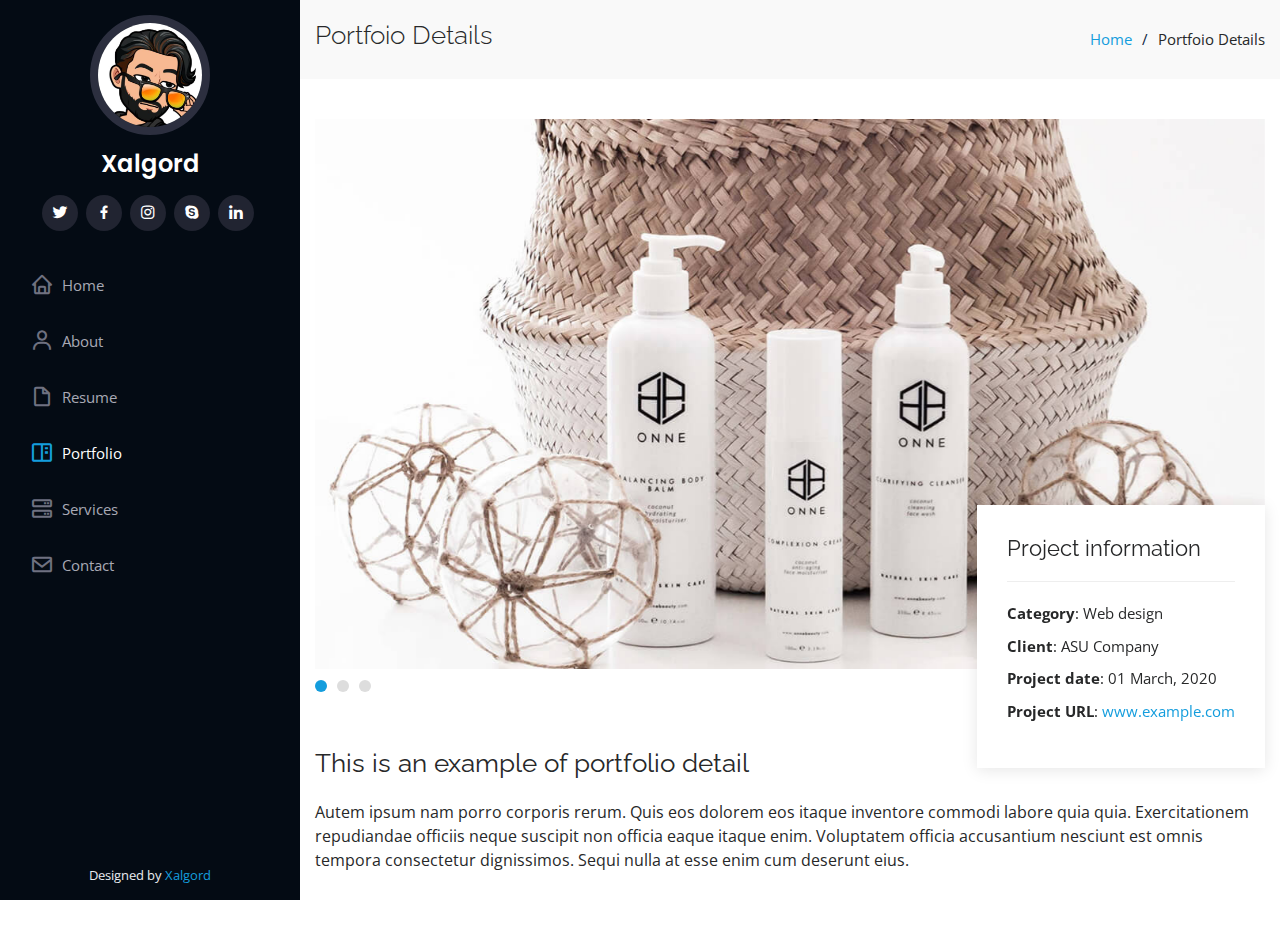
==== commit 1b23740b: "Update portfolio-details.html" ====
--- a/portfolio-details.html
+++ b/portfolio-details.html
@@ -5,7 +5,7 @@
   <meta charset="utf-8">
   <meta content="width=device-width, initial-scale=1.0" name="viewport">
 
-  <title>Portfolio Details - iPortfolio Bootstrap Template</title>
+  <title>Xalgord sample portfolio</title>
   <meta content="" name="description">
   <meta content="" name="keywords">
 
@@ -46,7 +46,7 @@
 
       <div class="profile">
         <img src="assets/img/profile-img.jpg" alt="" class="img-fluid rounded-circle">
-        <h1 class="text-light"><a href="index.html">Alex Smith</a></h1>
+        <h1 class="text-light"><a href="index.html">Xalgord</a></h1>
         <div class="social-links mt-3 text-center">
           <a href="#" class="twitter"><i class="bx bxl-twitter"></i></a>
           <a href="#" class="facebook"><i class="bx bxl-facebook"></i></a>
@@ -128,15 +128,8 @@
   <!-- ======= Footer ======= -->
   <footer id="footer">
     <div class="container">
-      <div class="copyright">
-        &copy; Copyright <strong><span>iPortfolio</span></strong>
-      </div>
       <div class="credits">
-        <!-- All the links in the footer should remain intact. -->
-        <!-- You can delete the links only if you purchased the pro version. -->
-        <!-- Licensing information: https://bootstrapmade.com/license/ -->
-        <!-- Purchase the pro version with working PHP/AJAX contact form: https://bootstrapmade.com/iportfolio-bootstrap-portfolio-websites-template/ -->
-        Designed by <a href="https://bootstrapmade.com/">BootstrapMade</a>
+        Designed by <a href="https://xalgord.tech">Xalgord</a>
       </div>
     </div>
   </footer><!-- End  Footer -->
@@ -161,4 +154,4 @@
 
 </body>
 
-</html>+</html>
--- a/assets/css/style.css
+++ b/assets/css/style.css
@@ -228,7 +228,7 @@
 #hero .hero-container {
   position: relative;
   z-index: 2;
-  min-width: 500px;
+  min-width: 100%;
   margin: auto;
 }
 
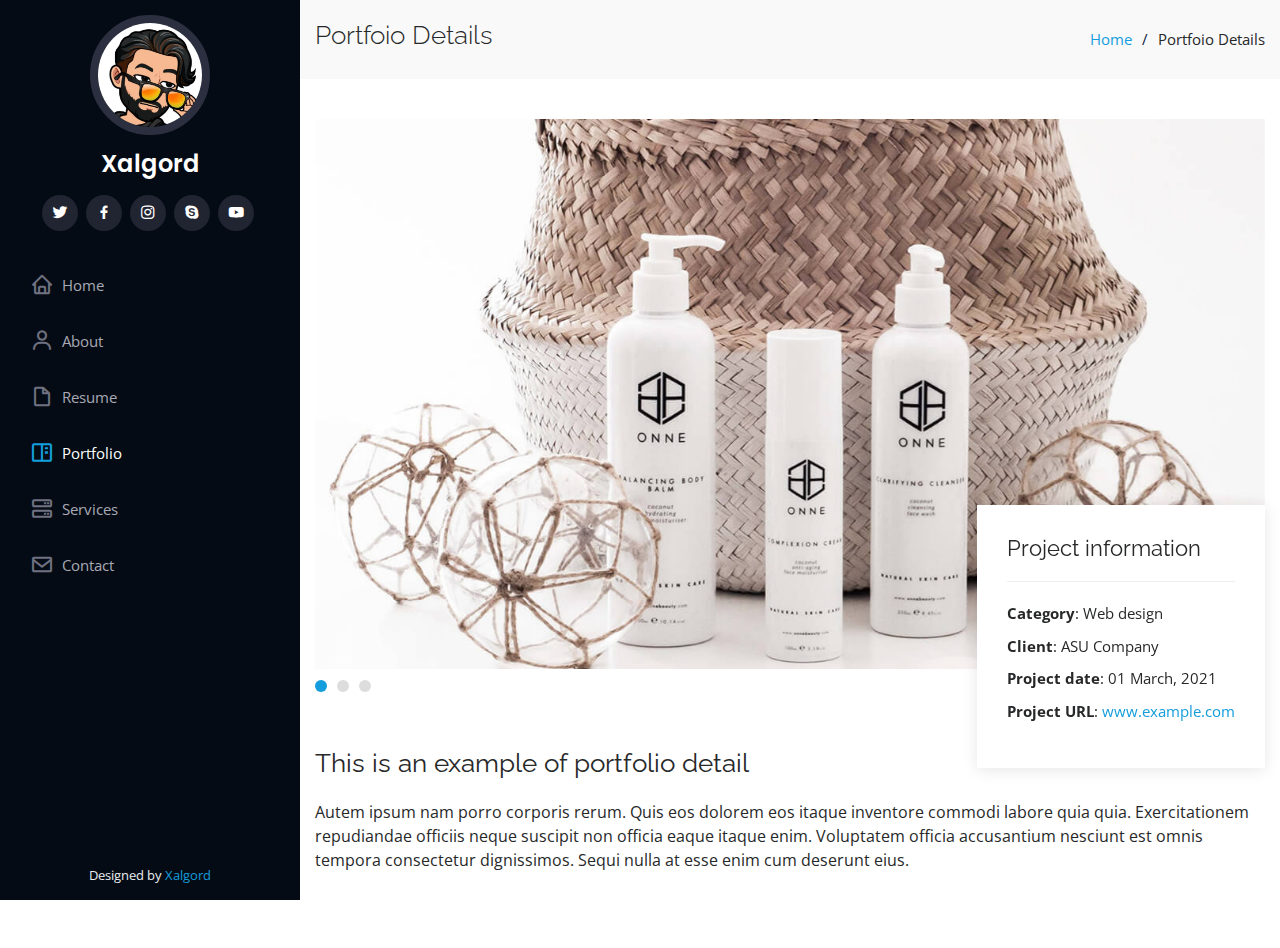
==== commit 0ddf1273: "Update portfolio-details.html" ====
--- a/portfolio-details.html
+++ b/portfolio-details.html
@@ -27,12 +27,6 @@
   <!-- Template Main CSS File -->
   <link href="assets/css/style.css" rel="stylesheet">
 
-  <!-- =======================================================
-  * Template Name: iPortfolio - v1.5.1
-  * Template URL: https://bootstrapmade.com/iportfolio-bootstrap-portfolio-websites-template/
-  * Author: BootstrapMade.com
-  * License: https://bootstrapmade.com/license/
-  ======================================================== -->
 </head>
 
 <body>
@@ -48,11 +42,11 @@
         <img src="assets/img/profile-img.jpg" alt="" class="img-fluid rounded-circle">
         <h1 class="text-light"><a href="index.html">Xalgord</a></h1>
         <div class="social-links mt-3 text-center">
-          <a href="#" class="twitter"><i class="bx bxl-twitter"></i></a>
+          <a href="https://twitter.com/xalgord" class="twitter"><i class="bx bxl-twitter"></i></a>
           <a href="#" class="facebook"><i class="bx bxl-facebook"></i></a>
-          <a href="#" class="instagram"><i class="bx bxl-instagram"></i></a>
+          <a href="https://instagram.com/xalgord" class="instagram"><i class="bx bxl-instagram"></i></a>
           <a href="#" class="google-plus"><i class="bx bxl-skype"></i></a>
-          <a href="#" class="linkedin"><i class="bx bxl-linkedin"></i></a>
+          <a href="https://youtube.com/xalgord" class="youtube"><i class="bx bxl-youtube"></i></a>
         </div>
       </div>
 
@@ -106,7 +100,7 @@
             <ul>
               <li><strong>Category</strong>: Web design</li>
               <li><strong>Client</strong>: ASU Company</li>
-              <li><strong>Project date</strong>: 01 March, 2020</li>
+              <li><strong>Project date</strong>: 01 March, 2021</li>
               <li><strong>Project URL</strong>: <a href="#">www.example.com</a></li>
             </ul>
           </div>
